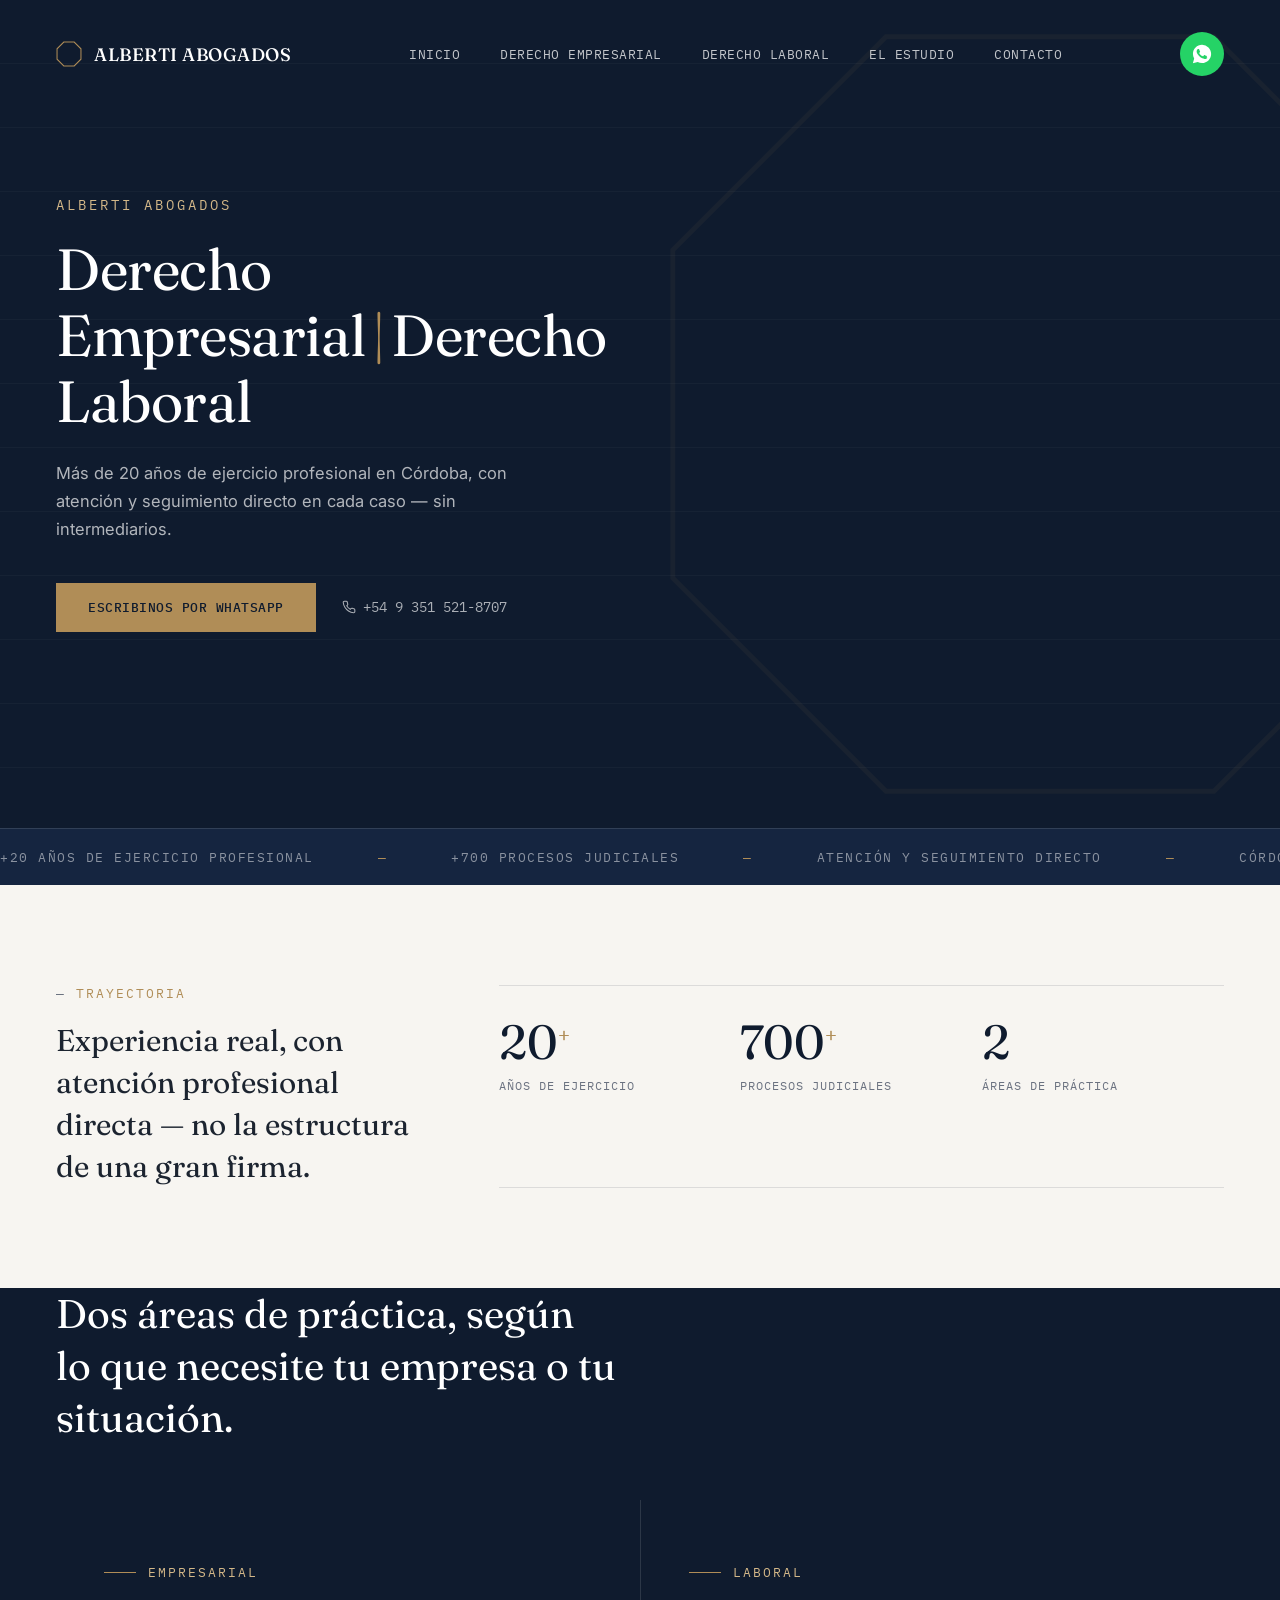
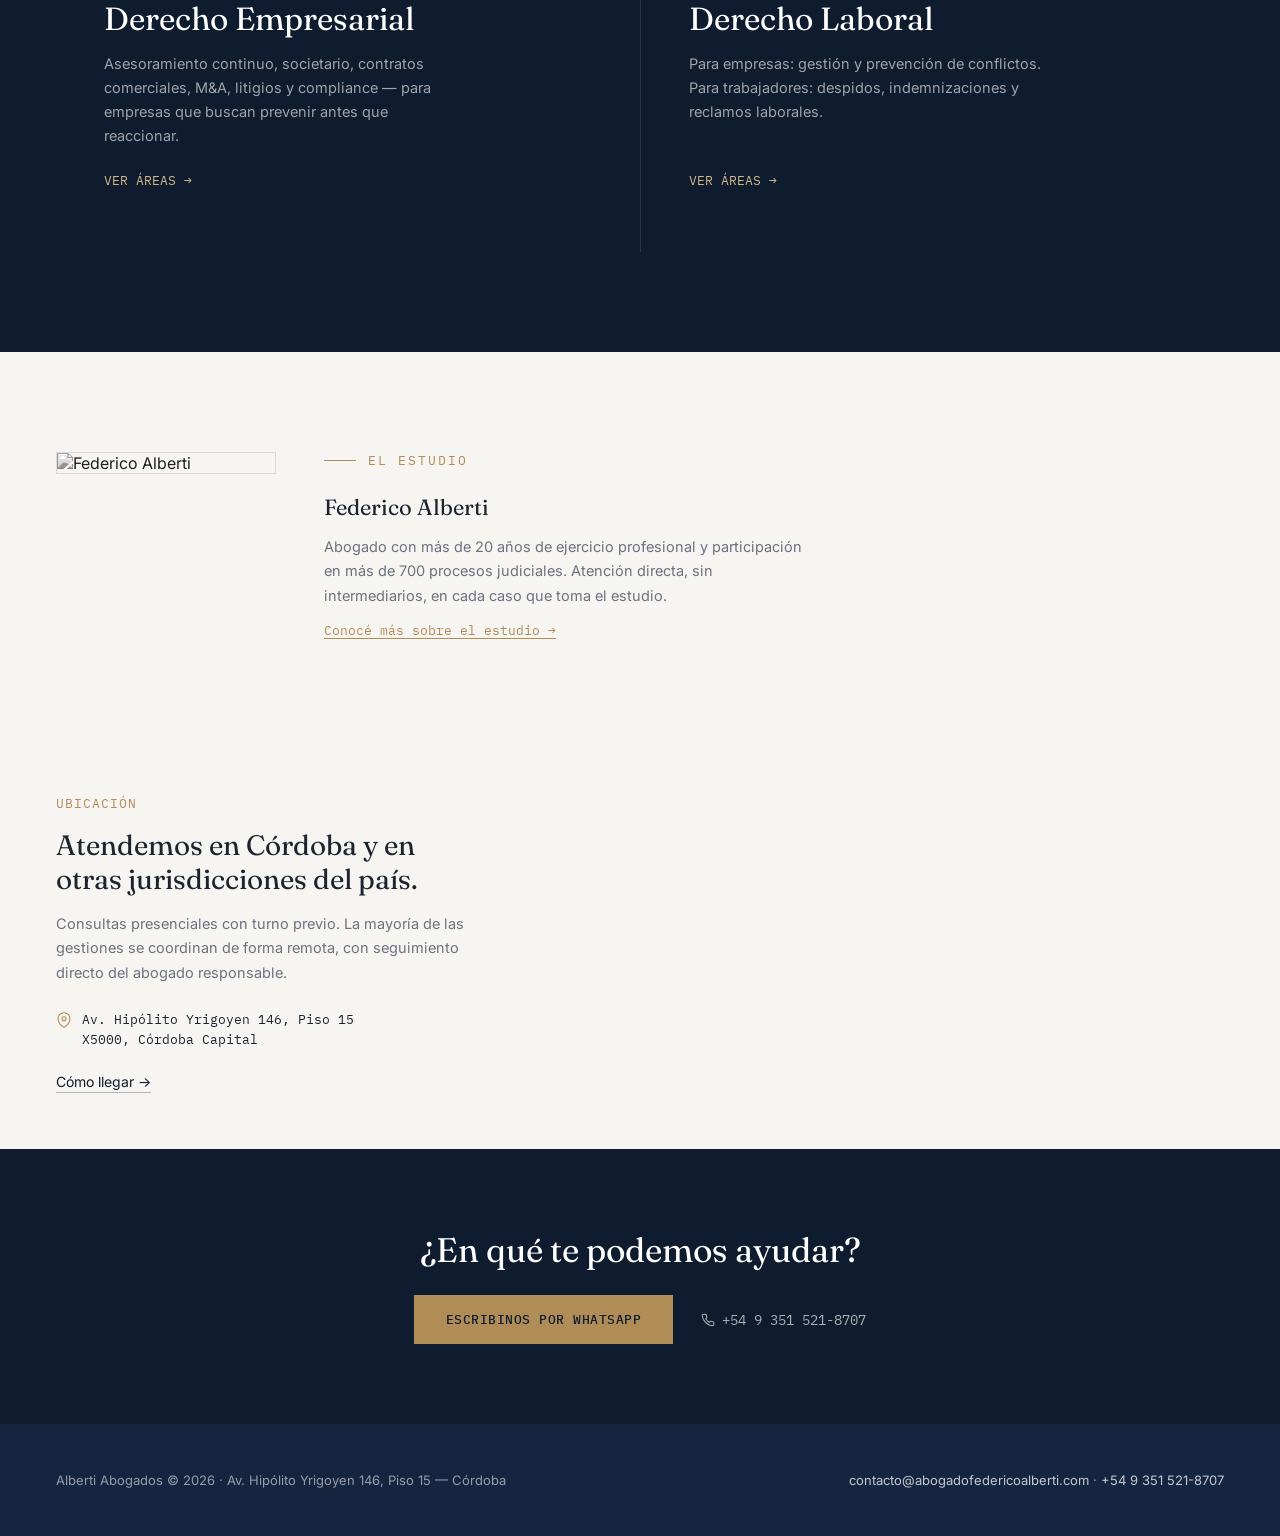
==== index.html @ 858cb28e "Add files via upload" ====
<!DOCTYPE html>
<html lang="es">
<head>
<meta charset="UTF-8">
<meta name="viewport" content="width=device-width, initial-scale=1.0">
<title>Alberti Abogados — Derecho Empresarial y Laboral en Córdoba</title>
<link rel="preconnect" href="https://fonts.googleapis.com">
<link rel="preconnect" href="https://fonts.gstatic.com" crossorigin>
<link href="https://fonts.googleapis.com/css2?family=Fraunces:opsz,wght@9..144,300;9..144,400;9..144,500;9..144,600&family=Inter:wght@400;500;600&family=IBM+Plex+Mono:wght@400;500&display=swap" rel="stylesheet">
<link rel="stylesheet" href="styles.css">
<style>
  .hero{
    position:relative; min-height:92vh; background:var(--navy);
    display:flex; flex-direction:column; justify-content:center; overflow:hidden; padding:0 56px;
  }
  .hero-lines{position:absolute; inset:0; pointer-events:none;
    background-image:repeating-linear-gradient(to bottom, transparent, transparent 63px, var(--line) 64px); opacity:0.5;}
  .hero-octagon{position:absolute; right:-180px; top:50%; transform:translateY(-50%); width:820px; height:820px; opacity:0.06;}
  .hero-content{position:relative; z-index:2; max-width:720px;}
  .hero-brand{font-family:'IBM Plex Mono',monospace; font-size:14px; letter-spacing:3px; color:var(--brass-light); margin-bottom:22px;}
  .hero h1{color:#fff; font-size:clamp(36px,4.6vw,58px); font-weight:400; line-height:1.14; letter-spacing:-0.5px;}
  .hero h1 .sep{color:var(--brass); font-weight:300; margin:0 6px;}
  .hero p{color:rgba(255,255,255,0.68); font-size:16.5px; line-height:1.7; margin-top:24px; max-width:480px;}
  .hero-actions{margin-top:40px; display:flex; align-items:center; gap:26px; flex-wrap:wrap;}

  .strip{background:var(--navy-2); border-top:1px solid var(--line); padding:20px 0; overflow:hidden; position:relative; z-index:2;}
  .strip-track{display:flex; gap:64px; white-space:nowrap; animation:marquee 28s linear infinite; width:max-content;}
  .strip-track span{font-family:'IBM Plex Mono',monospace; font-size:12.5px; letter-spacing:1.5px; color:rgba(255,255,255,0.5); text-transform:uppercase; display:flex; align-items:center; gap:64px;}
  .strip-track span::after{content:'—'; color:var(--brass);}
  @keyframes marquee{from{transform:translateX(0);} to{transform:translateX(-50%);}}

  .numbers{background:var(--paper); padding:100px 56px; display:grid; grid-template-columns:1fr 2fr; gap:80px;}
  .numbers-label{font-family:'IBM Plex Mono',monospace; font-size:13px; letter-spacing:2px; text-transform:uppercase; color:var(--grey);}
  .numbers-label span{color:var(--brass);}
  .numbers-title{font-family:'Fraunces',serif; font-size:clamp(22px,2.4vw,30px); font-weight:400; line-height:1.4; color:var(--ink); margin-top:18px; max-width:400px;}
  .stat-grid{display:grid; grid-template-columns:repeat(3,1fr); border-top:1px solid var(--line-dark);}
  .stat{padding:32px 24px 0 0; border-bottom:1px solid var(--line-dark);}
  .stat-num{font-family:'Fraunces',serif; font-size:48px; font-weight:400; color:var(--navy); line-height:1;}
  .stat-num sup{font-size:20px; color:var(--brass); font-family:'IBM Plex Mono',monospace; top:-1.4em;}
  .stat-label{font-family:'IBM Plex Mono',monospace; font-size:11.5px; letter-spacing:1px; text-transform:uppercase; color:var(--grey); margin-top:12px; padding-bottom:32px;}

  @media (max-width:860px){
    .hero{padding:0 24px; min-height:88vh;}
    .numbers{grid-template-columns:1fr; padding:64px 24px; gap:36px;}
    .stat-grid{grid-template-columns:1fr;}
    .stat{padding-right:0;}
  }
</style>
</head>
<body>

<nav>
  <a href="index.html" class="brand">
    <svg viewBox="0 0 100 100" fill="none" xmlns="http://www.w3.org/2000/svg">
      <polygon points="30,4 70,4 96,30 96,70 70,96 30,96 4,70 4,30" stroke="#B08D57" stroke-width="4"/>
    </svg>
    ALBERTI ABOGADOS
  </a>
  <div class="nav-links">
    <a href="index.html">Inicio</a>
    <a href="derecho-empresarial.html">Derecho Empresarial</a>
    <a href="derecho-laboral.html">Derecho Laboral</a>
    <a href="el-estudio.html">El Estudio</a>
    <a href="index.html#contacto">Contacto</a>
  </div>
  <div class="nav-overlay"></div>
  <button class="nav-toggle" aria-label="Abrir menú" aria-expanded="false">
    <span></span><span></span><span></span>
  </button>
  <a href="https://wa.me/5493515218707" class="nav-cta-icon" aria-label="Escribinos por WhatsApp">
    <svg viewBox="0 0 24 24"><path d="M12.04 2C6.58 2 2.13 6.45 2.13 11.91c0 1.75.46 3.45 1.32 4.95L2.05 22l5.25-1.38a9.9 9.9 0 0 0 4.74 1.21h.01c5.46 0 9.91-4.45 9.91-9.91 0-2.65-1.03-5.14-2.9-7.01A9.87 9.87 0 0 0 12.04 2zm5.78 14.02c-.24.68-1.19 1.25-1.95 1.41-.53.11-1.21.2-3.52-.75-2.95-1.22-4.85-4.19-5-4.39-.15-.2-1.19-1.58-1.19-3.02 0-1.44.75-2.14 1.02-2.43.24-.26.53-.33.7-.33.18 0 .35 0 .5.01.16.01.38-.06.59.45.24.58.81 2 .88 2.14.07.15.11.32.02.51-.09.19-.14.31-.28.48-.14.17-.29.37-.42.5-.14.14-.28.29-.13.56.16.28.7 1.16 1.5 1.88 1.04.93 1.91 1.22 2.19 1.36.28.14.44.12.6-.07.16-.19.68-.79.86-1.06.19-.28.37-.23.62-.14.26.09 1.63.77 1.91.91.28.14.47.21.53.33.07.12.07.7-.17 1.37z"/></svg>
  </a>
</nav>

<section class="hero">
  <div class="hero-lines"></div>
  <svg class="hero-octagon" viewBox="0 0 100 100" fill="none" xmlns="http://www.w3.org/2000/svg">
    <polygon points="30,4 70,4 96,30 96,70 70,96 30,96 4,70 4,30" stroke="#B08D57" stroke-width="0.6"/>
  </svg>
  <div class="hero-content">
    <div class="hero-brand">ALBERTI ABOGADOS</div>
    <h1 class="serif">Derecho Empresarial<span class="sep">|</span>Derecho Laboral</h1>
    <p>Más de 20 años de ejercicio profesional en Córdoba, con atención y seguimiento directo en cada caso — sin intermediarios.</p>
    <div class="hero-actions">
      <a href="https://wa.me/5493515218707" class="btn-primary">Escribinos por WhatsApp</a>
      <a href="tel:+5493515218707" class="link-call">
        <svg viewBox="0 0 24 24" fill="none" stroke="currentColor" stroke-width="1.8"><path d="M22 16.92v3a2 2 0 0 1-2.18 2 19.79 19.79 0 0 1-8.63-3.07 19.5 19.5 0 0 1-6-6 19.79 19.79 0 0 1-3.07-8.67A2 2 0 0 1 4.11 2h3a2 2 0 0 1 2 1.72c.127.96.361 1.903.7 2.81a2 2 0 0 1-.45 2.11L8.09 9.91a16 16 0 0 0 6 6l1.27-1.27a2 2 0 0 1 2.11-.45c.907.339 1.85.573 2.81.7A2 2 0 0 1 22 16.92z"/></svg>
        +54 9 351 521-8707
      </a>
    </div>
  </div>
</section>

<div class="strip">
  <div class="strip-track">
    <span>+20 años de ejercicio profesional</span>
    <span>+700 procesos judiciales</span>
    <span>Atención y seguimiento directo</span>
    <span>Córdoba y otras jurisdicciones</span>
    <span>+20 años de ejercicio profesional</span>
    <span>+700 procesos judiciales</span>
    <span>Atención y seguimiento directo</span>
    <span>Córdoba y otras jurisdicciones</span>
  </div>
</div>

<section class="numbers">
  <div>
    <div class="numbers-label">— <span>Trayectoria</span></div>
    <div class="numbers-title">Experiencia real, con atención profesional directa — no la estructura de una gran firma.</div>
  </div>
  <div class="stat-grid">
    <div class="stat"><div class="stat-num serif">20<sup>+</sup></div><div class="stat-label">Años de ejercicio</div></div>
    <div class="stat"><div class="stat-num serif">700<sup>+</sup></div><div class="stat-label">Procesos judiciales</div></div>
    <div class="stat"><div class="stat-num serif">2</div><div class="stat-label">Áreas de práctica</div></div>
  </div>
</section>

<section class="section section-navy" style="padding-top:0;">
  <div class="section-head">
    <div class="section-title serif" style="color:#fff;">Dos áreas de práctica, según lo que necesite tu empresa o tu situación.</div>
  </div>
  <div class="big-areas">
    <a href="derecho-empresarial.html" class="big-area-card">
      <div>
        <div class="eyebrow">Empresarial</div>
        <h3 class="serif">Derecho Empresarial</h3>
        <p>Asesoramiento continuo, societario, contratos comerciales, M&amp;A, litigios y compliance — para empresas que buscan prevenir antes que reaccionar.</p>
      </div>
      <div class="go">Ver áreas →</div>
    </a>
    <a href="derecho-laboral.html" class="big-area-card">
      <div>
        <div class="eyebrow">Laboral</div>
        <h3 class="serif">Derecho Laboral</h3>
        <p>Para empresas: gestión y prevención de conflictos. Para trabajadores: despidos, indemnizaciones y reclamos laborales.</p>
      </div>
      <div class="go">Ver áreas →</div>
    </a>
  </div>
</section>

<section class="section section-light">
  <div class="profile">
    <img src="federico.jpg" alt="Federico Alberti">
    <div>
      <div class="eyebrow on-light">El Estudio</div>
      <h3 class="serif">Federico Alberti</h3>
      <p>Abogado con más de 20 años de ejercicio profesional y participación en más de 700 procesos judiciales. Atención directa, sin intermediarios, en cada caso que toma el estudio.</p>
      <a href="el-estudio.html">Conocé más sobre el estudio →</a>
    </div>
  </div>
</section>

<section class="location-section">
  <div class="location-copy">
    <div class="sec-eyebrow">UBICACIÓN</div>
    <h2 class="serif">Atendemos en Córdoba y en otras jurisdicciones del país.</h2>
    <p>Consultas presenciales con turno previo. La mayoría de las gestiones se coordinan de forma remota, con seguimiento directo del abogado responsable.</p>
    <div class="address-line">
      <svg viewBox="0 0 24 24" fill="none" stroke="currentColor" stroke-width="1.6"><path d="M21 10c0 7-9 13-9 13s-9-6-9-13a9 9 0 0 1 18 0z"/><circle cx="12" cy="10" r="3"/></svg>
      Av. Hipólito Yrigoyen 146, Piso 15<br>X5000, Córdoba Capital
    </div>
    <a href="https://maps.app.goo.gl/EgUKkdiD1y483kN4A" target="_blank" class="link-ghost on-light">Cómo llegar →</a>
  </div>
  <iframe class="location-map" loading="lazy"
    src="https://www.google.com/maps?q=Av.+Hip%C3%B3lito+Yrigoyen+146,+C%C3%B3rdoba,+Argentina&output=embed">
  </iframe>
</section>

<section class="cta-band" id="contacto">
  <h2 class="serif">¿En qué te podemos ayudar?</h2>
  <div class="cta-row">
    <a href="https://wa.me/5493515218707" class="btn-primary">Escribinos por WhatsApp</a>
    <a href="tel:+5493515218707" class="link-call">
      <svg viewBox="0 0 24 24" fill="none" stroke="currentColor" stroke-width="1.8"><path d="M22 16.92v3a2 2 0 0 1-2.18 2 19.79 19.79 0 0 1-8.63-3.07 19.5 19.5 0 0 1-6-6 19.79 19.79 0 0 1-3.07-8.67A2 2 0 0 1 4.11 2h3a2 2 0 0 1 2 1.72c.127.96.361 1.903.7 2.81a2 2 0 0 1-.45 2.11L8.09 9.91a16 16 0 0 0 6 6l1.27-1.27a2 2 0 0 1 2.11-.45c.907.339 1.85.573 2.81.7A2 2 0 0 1 22 16.92z"/></svg>
      +54 9 351 521-8707
    </a>
  </div>
</section>

<footer>
  <div class="footer-row">
    <div>Alberti Abogados © 2026 · Av. Hipólito Yrigoyen 146, Piso 15 — Córdoba</div>
    <div><a href="mailto:contacto@abogadofedericoalberti.com">contacto@abogadofedericoalberti.com</a> · <a href="tel:+5493515218707">+54 9 351 521-8707</a></div>
  </div>
</footer>

<script src="nav.js" defer></script>
</body>
</html>
---- styles.css ----
:root{
  --navy:#0F1B2E;
  --navy-2:#152540;
  --ink:#1C2430;
  --paper:#F7F5F1;
  --paper-2:#EFEBE3;
  --brass:#B08D57;
  --brass-light:#D3B788;
  --grey:#6B7280;
  --line:rgba(255,255,255,0.12);
  --line-dark:rgba(28,36,48,0.12);
}
*{margin:0;padding:0;box-sizing:border-box;}
html{scroll-behavior:smooth;}
body{
  font-family:'Inter',sans-serif;
  color:var(--ink);
  background:var(--paper);
  -webkit-font-smoothing:antialiased;
}
.serif{font-family:'Fraunces',serif;}
.mono{font-family:'IBM Plex Mono',monospace;}
a{color:inherit;}

/* NAV */
nav{
  position:fixed; top:0; left:0; right:0; z-index:50;
  display:flex; align-items:center; justify-content:space-between;
  padding:32px 56px; background:transparent; border-bottom:1px solid transparent;
  transition:background .25s ease, border-color .25s ease, padding .25s ease, box-shadow .25s ease;
}
nav.nav-scrolled{
  padding:18px 56px; background:rgba(15,27,46,0.94); backdrop-filter:blur(10px);
  border-bottom-color:var(--line); box-shadow:0 4px 20px rgba(0,0,0,0.2);
}
nav.on-light{position:sticky; background:var(--paper); border-bottom:1px solid var(--line-dark);}
nav.on-light .brand{color:var(--navy);}
nav.on-light .nav-links a{color:var(--grey);}
nav.on-light .nav-links a:hover{color:var(--navy);}
nav.on-light .nav-cta{color:var(--navy); border-color:var(--navy-2);}
nav.on-light .nav-cta:hover{background:var(--navy); color:#fff; border-color:var(--navy);}
.brand{
  display:flex; align-items:center; gap:12px;
  color:#fff; font-family:'Fraunces',serif; font-weight:500; font-size:18px;
  letter-spacing:0.5px; text-decoration:none;
}
.brand svg{width:26px;height:26px;}
.nav-links{display:flex; gap:40px; align-items:center;}
.nav-links a{
  color:rgba(255,255,255,0.75); text-decoration:none; font-size:13px;
  letter-spacing:0.5px; text-transform:uppercase; font-family:'IBM Plex Mono',monospace;
  transition:color .2s;
}
.nav-links a:hover{color:#fff;}
.nav-cta{
  border:1px solid rgba(255,255,255,0.35); color:#fff; padding:10px 20px;
  font-size:12px; letter-spacing:0.5px; text-transform:uppercase; font-family:'IBM Plex Mono',monospace;
  text-decoration:none; transition:all .25s;
}
.nav-cta:hover{background:#fff; color:var(--navy); border-color:#fff;}

.nav-cta-icon{
  display:flex; align-items:center; justify-content:center;
  width:44px; height:44px; border-radius:50%; background:#25D366;
  transition:transform .2s ease, box-shadow .2s ease; flex-shrink:0;
}
.nav-cta-icon:hover{transform:scale(1.06); box-shadow:0 4px 14px rgba(37,211,102,0.4);}
.nav-cta-icon svg{width:22px; height:22px; fill:#fff;}

/* FLOATING WHATSAPP BUTTON (stays visible while scrolling) */
.whatsapp-float{
  position:fixed; bottom:24px; right:24px; z-index:60;
  display:flex; align-items:center; justify-content:center;
  width:56px; height:56px; border-radius:50%; background:#25D366;
  box-shadow:0 4px 16px rgba(0,0,0,0.25);
  transition:transform .2s ease, box-shadow .2s ease;
}
.whatsapp-float:hover{transform:scale(1.08); box-shadow:0 6px 20px rgba(37,211,102,0.45);}
.whatsapp-float svg{width:28px; height:28px; fill:#fff;}
@media (max-width:640px){
  .whatsapp-float{width:52px; height:52px; bottom:18px; right:18px;}
  .whatsapp-float svg{width:26px; height:26px;}
}

/* MOBILE NAV TOGGLE (hamburger) */
.nav-toggle{
  display:none; flex-direction:column; justify-content:center; gap:5px;
  background:none; border:none; cursor:pointer; padding:8px; z-index:30; position:relative;
}
.nav-toggle span{display:block; width:24px; height:2px; background:#fff; transition:transform .25s ease, opacity .2s ease;}
nav.on-light .nav-toggle span{background:var(--navy);}
nav.nav-open .nav-toggle span:nth-child(1){transform:translateY(7px) rotate(45deg);}
nav.nav-open .nav-toggle span:nth-child(2){opacity:0;}
nav.nav-open .nav-toggle span:nth-child(3){transform:translateY(-7px) rotate(-45deg);}

.nav-overlay{display:none;}

@media (max-width:860px){
  .nav-toggle{display:flex;}
  .nav-links{
    display:flex; flex-direction:column; align-items:flex-start; gap:30px;
    position:fixed; top:0; right:0; height:100vh; width:76%; max-width:320px;
    background:var(--navy); padding:110px 36px 40px; margin:0;
    transform:translateX(100%); transition:transform .3s ease; z-index:25;
    box-shadow:-8px 0 40px rgba(0,0,0,0.35);
  }
  nav.nav-open .nav-links{transform:translateX(0);}
  .nav-links a{font-size:14.5px;}
  .nav-overlay{
    display:block; position:fixed; inset:0; background:rgba(10,15,25,0.55);
    opacity:0; pointer-events:none; transition:opacity .3s ease; z-index:20;
  }
  nav.nav-open .nav-overlay{opacity:1; pointer-events:auto;}
  nav.nav-open{position:fixed; top:0; left:0; right:0; background:var(--navy);}
}
.page-header{
  position:relative; background:var(--navy); color:#fff;
  padding:220px 56px 100px; overflow:hidden;
}
.page-header-lines{
  position:absolute; inset:0; pointer-events:none;
  background-image:repeating-linear-gradient(to bottom, transparent, transparent 63px, var(--line) 64px);
  opacity:0.5;
}
.page-header-octagon{
  position:absolute; right:-160px; top:50%; transform:translateY(-50%);
  width:700px; height:700px; opacity:0.06;
}
.page-header-content{position:relative; z-index:2; max-width:760px;}
.eyebrow{
  color:var(--brass-light); font-family:'IBM Plex Mono',monospace;
  font-size:13px; letter-spacing:2px; text-transform:uppercase;
  display:flex; align-items:center; gap:12px; margin-bottom:24px;
}
.eyebrow::before{content:''; width:32px; height:1px; background:var(--brass);}
.eyebrow.on-light{color:var(--brass);}
.page-header h1{font-size:clamp(34px,4.4vw,54px); font-weight:400; line-height:1.15; letter-spacing:-0.5px;}
.page-header h1 em{font-style:italic; color:var(--brass-light); font-weight:300;}
.page-header p{color:rgba(255,255,255,0.68); font-size:16.5px; line-height:1.7; margin-top:22px; max-width:520px;}

.btn-primary{
  display:inline-block; background:var(--brass); color:var(--navy); padding:16px 32px;
  font-family:'IBM Plex Mono',monospace; font-size:13px; letter-spacing:0.5px;
  text-transform:uppercase; text-decoration:none; font-weight:500;
  transition:all .25s; border:none; cursor:pointer;
}
.btn-primary:hover{background:var(--brass-light); transform:translateY(-1px);}
.link-ghost{
  color:rgba(255,255,255,0.85); text-decoration:none; font-size:14px;
  display:inline-flex; align-items:center; gap:8px; border-bottom:1px solid rgba(255,255,255,0.3);
  padding-bottom:2px; transition:border-color .2s;
}
.link-ghost:hover{border-color:#fff;}
.link-ghost.on-light{color:var(--navy); border-color:rgba(28,36,48,0.3);}
.link-ghost.on-light:hover{border-color:var(--navy);}

.link-call{
  color:rgba(255,255,255,0.65); text-decoration:none; font-size:13.5px;
  display:inline-flex; align-items:center; gap:7px; font-family:'IBM Plex Mono',monospace;
  transition:color .2s;
}
.link-call:hover{color:#fff;}
.link-call.on-light{color:var(--grey);}
.link-call.on-light:hover{color:var(--navy);}
.link-call svg{width:14px; height:14px; flex-shrink:0;}
.cta-row{display:flex; align-items:center; gap:28px; flex-wrap:wrap;}

/* LOCATION / MAP SECTION */
.location-section{display:grid; grid-template-columns:1fr 1fr; min-height:380px;}
.location-copy{padding:56px 56px; display:flex; flex-direction:column; justify-content:center; background:var(--paper);}
.location-copy .sec-eyebrow{margin-bottom:16px;}
.location-copy h2{font-family:'Fraunces',serif; font-weight:400; font-size:clamp(22px,2.6vw,28px); margin-bottom:16px; max-width:420px;}
.location-copy p{color:var(--grey); font-size:14.5px; line-height:1.7; max-width:420px; margin-bottom:6px;}
.location-copy .address-line{
  font-family:'IBM Plex Mono',monospace; font-size:13px; color:var(--ink); margin-top:18px;
  display:flex; align-items:flex-start; gap:10px; max-width:380px; line-height:1.6;
}
.location-copy .address-line svg{width:16px; height:16px; flex-shrink:0; margin-top:2px; color:var(--brass);}
.location-copy .link-ghost{margin-top:22px; align-self:flex-start;}
.location-map{border:0; width:100%; height:100%; min-height:340px; filter:grayscale(0.3) contrast(1.05);}

@media (max-width:860px){
  .location-section{grid-template-columns:1fr;}
  .location-copy{padding:48px 24px;}
  .location-map{min-height:280px;}
}

/* FAQ */
.faq-list{border-top:1px solid var(--line-dark); max-width:760px;}
.faq-item{border-bottom:1px solid var(--line-dark);}
.faq-item summary{
  padding:24px 0; cursor:pointer; list-style:none; display:flex; justify-content:space-between;
  align-items:center; gap:20px; font-family:'Fraunces',serif; font-size:17px; color:var(--ink);
}
.faq-item summary::-webkit-details-marker{display:none;}
.faq-item summary::after{
  content:'+'; font-family:'IBM Plex Mono',monospace; font-size:20px; color:var(--brass);
  flex-shrink:0; transition:transform .2s;
}
.faq-item[open] summary::after{transform:rotate(45deg);}
.faq-item p{color:var(--grey); font-size:14.5px; line-height:1.7; padding-bottom:24px; max-width:620px;}

/* PROBLEM LIST (pain points) */
.problem-list{display:flex; flex-direction:column; gap:0; max-width:640px; border-top:1px solid var(--line-dark);}
.problem-item{display:flex; align-items:flex-start; gap:14px; padding:18px 0; border-bottom:1px solid var(--line-dark);}
.problem-item .dot{width:6px; height:6px; border-radius:50%; background:var(--brass); margin-top:8px; flex-shrink:0;}
.problem-item p{font-size:15px; color:var(--ink); line-height:1.5;}

/* BIG AREA CARDS (Home — Derecho Empresarial / Derecho Laboral) */
.big-areas{display:grid; grid-template-columns:1fr 1fr; gap:1px; background:var(--line);}
.big-area-card{background:var(--navy); padding:64px 48px; text-decoration:none; display:block; transition:background .25s; min-height:320px; display:flex; flex-direction:column; justify-content:space-between;}
.big-area-card:hover{background:var(--navy-2);}
.big-area-card .eyebrow{margin-bottom:0;}
.big-area-card h3{font-family:'Fraunces',serif; font-weight:400; font-size:clamp(24px,2.6vw,32px); color:#fff; margin:18px 0 14px;}
.big-area-card p{color:rgba(255,255,255,0.6); font-size:14.5px; line-height:1.65; max-width:360px;}
.big-area-card .go{margin-top:24px; font-family:'IBM Plex Mono',monospace; font-size:12.5px; color:var(--brass-light); text-transform:uppercase;}
@media (max-width:860px){ .big-areas{grid-template-columns:1fr;} .big-area-card{padding:48px 24px;} }

/* MINIMAL LANDING NAV + STICKY WHATSAPP CTA */
.landing-nav{
  position:absolute; top:0; left:0; right:0; z-index:10;
  display:flex; align-items:center; justify-content:space-between; padding:28px 40px;
}
.landing-sticky-cta{
  position:fixed; bottom:0; left:0; right:0; z-index:50; background:var(--navy);
  padding:16px 24px; display:flex; align-items:center; justify-content:center; gap:16px;
  border-top:2px solid var(--brass);
}
.landing-sticky-cta .btn-primary{padding:14px 28px; font-size:12.5px;}
.landing-sticky-cta span{color:rgba(255,255,255,0.6); font-size:12px; font-family:'IBM Plex Mono',monospace; display:none;}
@media (min-width:640px){ .landing-sticky-cta span{display:inline;} }
body.has-sticky{padding-bottom:78px;}

/* SECTIONS shared */
.section{padding:100px 56px;}
.section-light{background:var(--paper);}
.section-navy{background:var(--navy); color:#fff;}
.section-head{display:flex; justify-content:space-between; align-items:flex-end; margin-bottom:56px; flex-wrap:wrap; gap:24px;}
.section-title{font-family:'Fraunces',serif; font-size:clamp(28px,3.2vw,40px); font-weight:400; max-width:560px; line-height:1.3;}

/* SERVICE GRID */
.service-grid{display:grid; grid-template-columns:repeat(3,1fr); border-top:1px solid var(--line-dark); border-left:1px solid var(--line-dark);}
.service-grid.on-navy{border-top:1px solid var(--line); border-left:1px solid var(--line);}
.service-item{padding:36px 32px; border-right:1px solid var(--line-dark); border-bottom:1px solid var(--line-dark);}
.service-item.on-navy{border-right:1px solid var(--line); border-bottom:1px solid var(--line);}
.service-tag{
  font-family:'IBM Plex Mono',monospace; font-size:11px; letter-spacing:1.5px;
  color:var(--brass); text-transform:uppercase; margin-bottom:16px; display:block;
}
.service-tag.on-navy{color:var(--brass-light);}
.service-item h3{font-family:'Fraunces',serif; font-weight:400; font-size:19px; margin-bottom:10px; line-height:1.35;}
.service-item p{color:var(--grey); font-size:14px; line-height:1.6;}
.service-item.on-navy p{color:rgba(255,255,255,0.6);}

/* QUOTE / TESTIMONIAL */
.quote-block{max-width:720px;}
.quote-block blockquote{
  font-family:'Fraunces',serif; font-style:italic; font-size:clamp(20px,2.2vw,26px);
  font-weight:400; line-height:1.55; color:var(--navy);
}
.quote-attr{margin-top:20px; font-family:'IBM Plex Mono',monospace; font-size:12.5px; letter-spacing:0.5px; color:var(--grey); text-transform:uppercase;}
.quote-attr span{color:var(--brass);}

/* PROFILE */
.profile{display:grid; grid-template-columns:220px 1fr; gap:48px; align-items:start; max-width:760px;}
.profile img{width:100%; filter:grayscale(1) contrast(1.05); border:1px solid var(--line-dark);}
.profile h3{font-family:'Fraunces',serif; font-size:22px; font-weight:400; margin-bottom:14px;}
.profile p{color:var(--grey); font-size:14.5px; line-height:1.7; margin-bottom:10px;}
.profile a{color:var(--brass); font-family:'IBM Plex Mono',monospace; font-size:12.5px; text-decoration:underline; text-underline-offset:3px;}

/* STEPS (process — legitimately sequential) */
.steps{counter-reset:step; max-width:640px;}
.step{display:grid; grid-template-columns:56px 1fr; gap:20px; padding:28px 0; border-bottom:1px solid var(--line-dark);}
.step:first-child{border-top:1px solid var(--line-dark);}
.step-num{
  counter-increment:step; font-family:'IBM Plex Mono',monospace; font-size:13px; color:var(--brass);
}
.step-num::before{content:"0" counter(step);}
.step h4{font-family:'Fraunces',serif; font-weight:400; font-size:18px; margin-bottom:6px;}
.step p{color:var(--grey); font-size:14px; line-height:1.6;}

/* CTA BAND */
.cta-band{
  background:var(--navy); color:#fff; padding:80px 56px; text-align:center;
  display:flex; flex-direction:column; align-items:center; gap:24px;
}
.cta-band h2{font-family:'Fraunces',serif; font-weight:400; font-size:clamp(24px,3vw,34px); max-width:600px;}

/* FOOTER */
footer{background:var(--navy-2); color:rgba(255,255,255,0.55); padding:48px 56px; font-size:13px;}
.footer-row{display:flex; justify-content:space-between; flex-wrap:wrap; gap:16px; align-items:center;}
footer a{color:rgba(255,255,255,0.75); text-decoration:none;}
footer a:hover{color:#fff;}

/* SERVICE MARQUEE (Empresarial) */
.marquee-wrap{overflow:hidden; border-top:1px solid var(--line-dark); border-bottom:1px solid var(--line-dark);}
.marquee-wrap.on-navy{border-top:1px solid var(--line); border-bottom:1px solid var(--line);}
.marquee-track{display:flex; width:max-content; animation:scroll 42s linear infinite;}
.marquee-wrap:hover .marquee-track{animation-play-state:paused;}
@keyframes scroll{from{transform:translateX(0);} to{transform:translateX(-50%);}}
.svc-card{width:340px; flex-shrink:0; padding:40px 36px; border-right:1px solid var(--line-dark);}
.svc-card.on-navy{border-right:1px solid var(--line);}
.svc-card h3{font-family:'Fraunces',serif; font-weight:400; font-size:19px; margin-bottom:12px; line-height:1.3;}
.svc-card p{color:var(--grey); font-size:14px; line-height:1.6;}
.svc-card.on-navy p{color:rgba(255,255,255,0.6);}
.svc-index{font-family:'IBM Plex Mono',monospace; font-size:12px; color:var(--brass); margin-bottom:16px; display:block;}
.marquee-hint{text-align:center; margin-top:18px; font-family:'IBM Plex Mono',monospace; font-size:11.5px; color:var(--grey); letter-spacing:0.5px;}
.marquee-hint.on-navy{color:rgba(255,255,255,0.4);}

/* SECTION EYEBROW numbered (Capitus-style) */
.sec-eyebrow{font-family:'IBM Plex Mono',monospace; font-size:13px; letter-spacing:1px; color:var(--brass); margin-bottom:20px;}
.sec-eyebrow.on-navy{color:var(--brass-light);}

/* CHOICE SPLIT (Para empresas / Para trabajadores — divided rectangle cards) */
.choice-split{display:grid; grid-template-columns:1fr 1fr; gap:1px; background:var(--line-dark); border:1px solid var(--line-dark);}
.choice-card{
  background:var(--paper); padding:56px 48px; text-decoration:none; color:inherit;
  display:flex; flex-direction:column; justify-content:space-between; min-height:300px;
  transition:background .25s;
}
.choice-card:hover{background:var(--paper-2);}
.choice-card:hover .choice-go{color:var(--navy);}
.choice-icon{width:38px; height:38px; color:var(--brass); margin-bottom:28px;}
.choice-eyebrow{
  font-family:'IBM Plex Mono',monospace; font-size:12px; letter-spacing:1.5px;
  text-transform:uppercase; color:var(--brass); margin-bottom:14px;
}
.choice-card h3{font-family:'Fraunces',serif; font-weight:400; font-size:clamp(22px,2.4vw,28px); color:var(--ink); line-height:1.25; margin-bottom:14px;}
.choice-card p{color:var(--grey); font-size:14.5px; line-height:1.65; max-width:320px;}
.choice-go{
  margin-top:32px; font-family:'IBM Plex Mono',monospace; font-size:12.5px; letter-spacing:0.5px;
  color:var(--brass); text-transform:uppercase; display:flex; align-items:center; gap:8px; transition:color .2s;
}
@media (max-width:860px){
  .choice-split{grid-template-columns:1fr;}
  .choice-card{padding:40px 24px; min-height:0;}
}

/* PLAIN LIST (Roitman-style, for Sociedades steps) */
.plain-list{border-top:1px solid var(--line-dark);}
.plain-row{display:flex; align-items:baseline; gap:20px; padding:30px 0; border-bottom:1px solid var(--line-dark);}
.step-prefix{font-family:'IBM Plex Mono',monospace; font-size:13px; color:var(--brass); min-width:26px;}
.plain-row h4{font-family:'Fraunces',serif; font-weight:400; font-size:19px; margin-bottom:8px;}
.plain-row p{color:var(--grey); font-size:14px; line-height:1.6; max-width:480px;}

@media (max-width:860px){
  nav{padding:24px 24px;}
  .page-header{padding:160px 24px 64px;}
  .section{padding:64px 24px;}
  .service-grid{grid-template-columns:1fr;}
  .profile{grid-template-columns:1fr;}
  .profile img{max-width:180px;}
  .svc-card{width:280px; padding:32px 24px;}
}
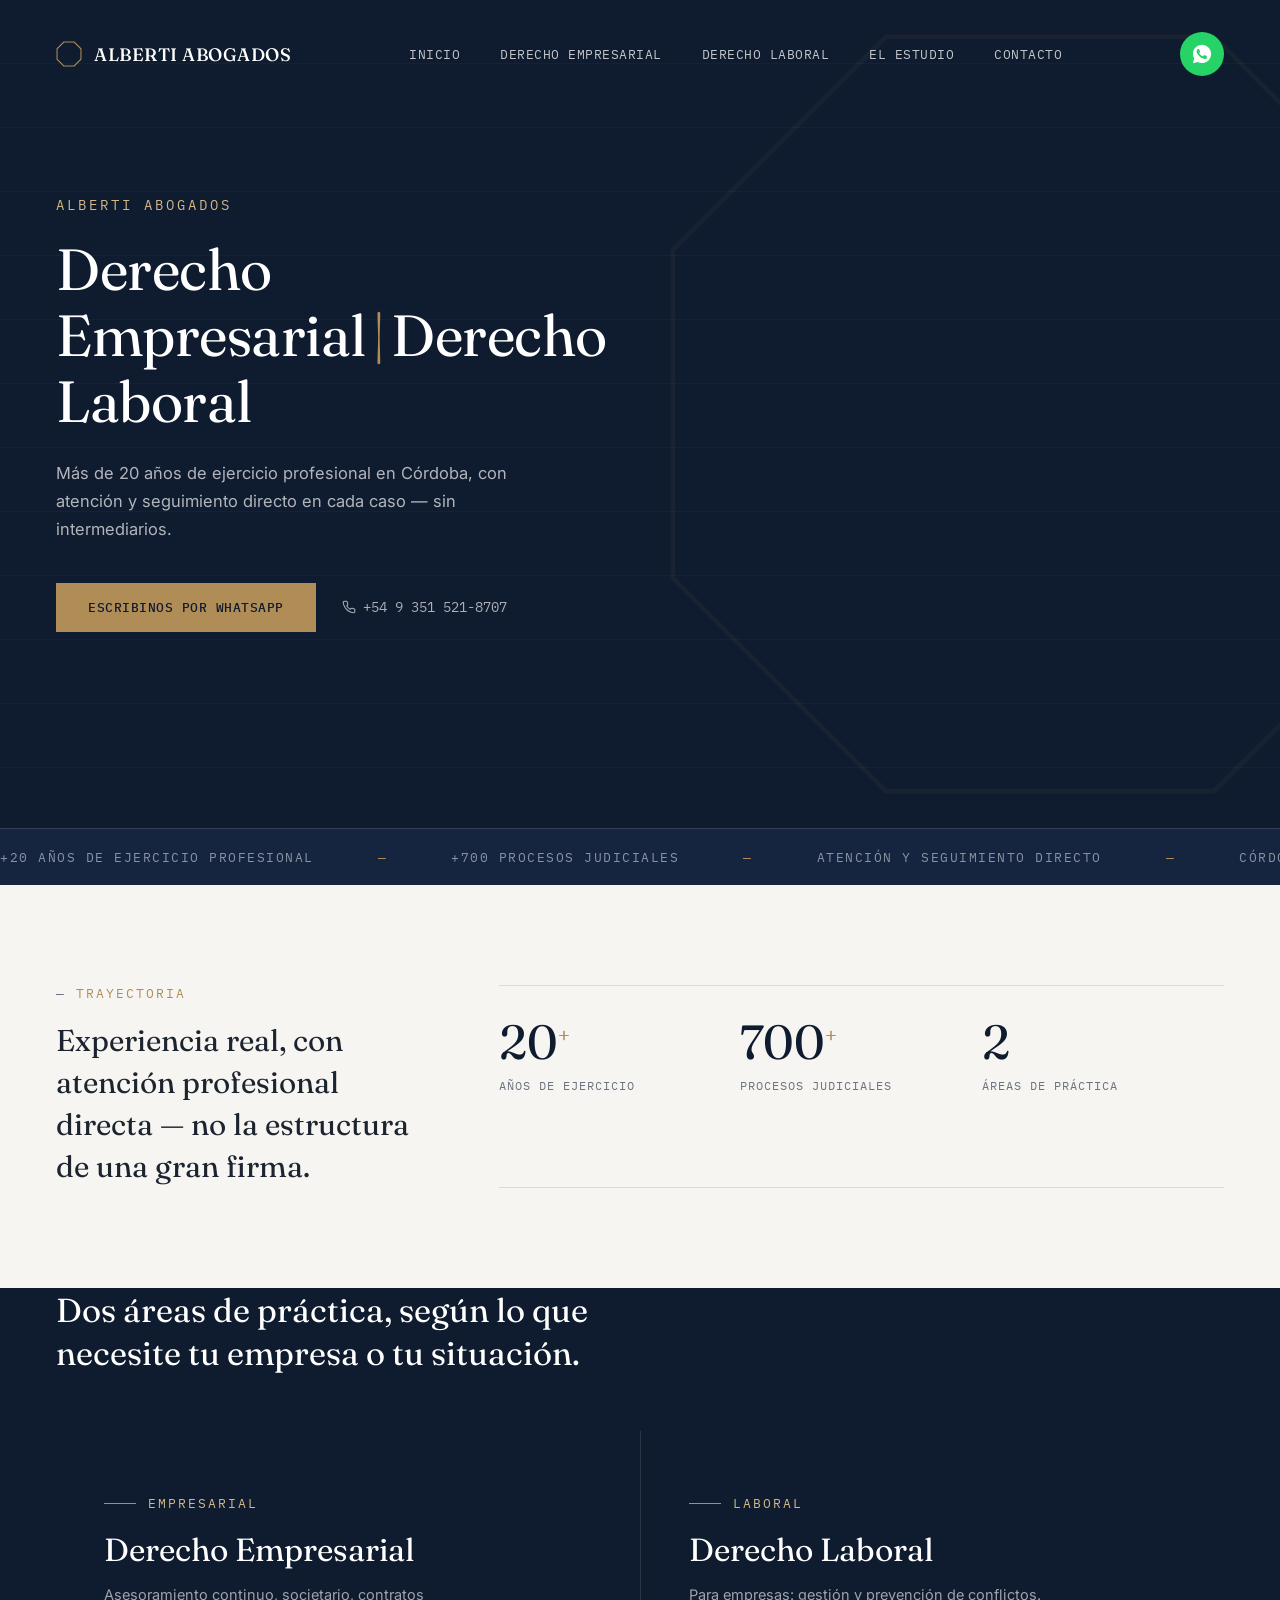
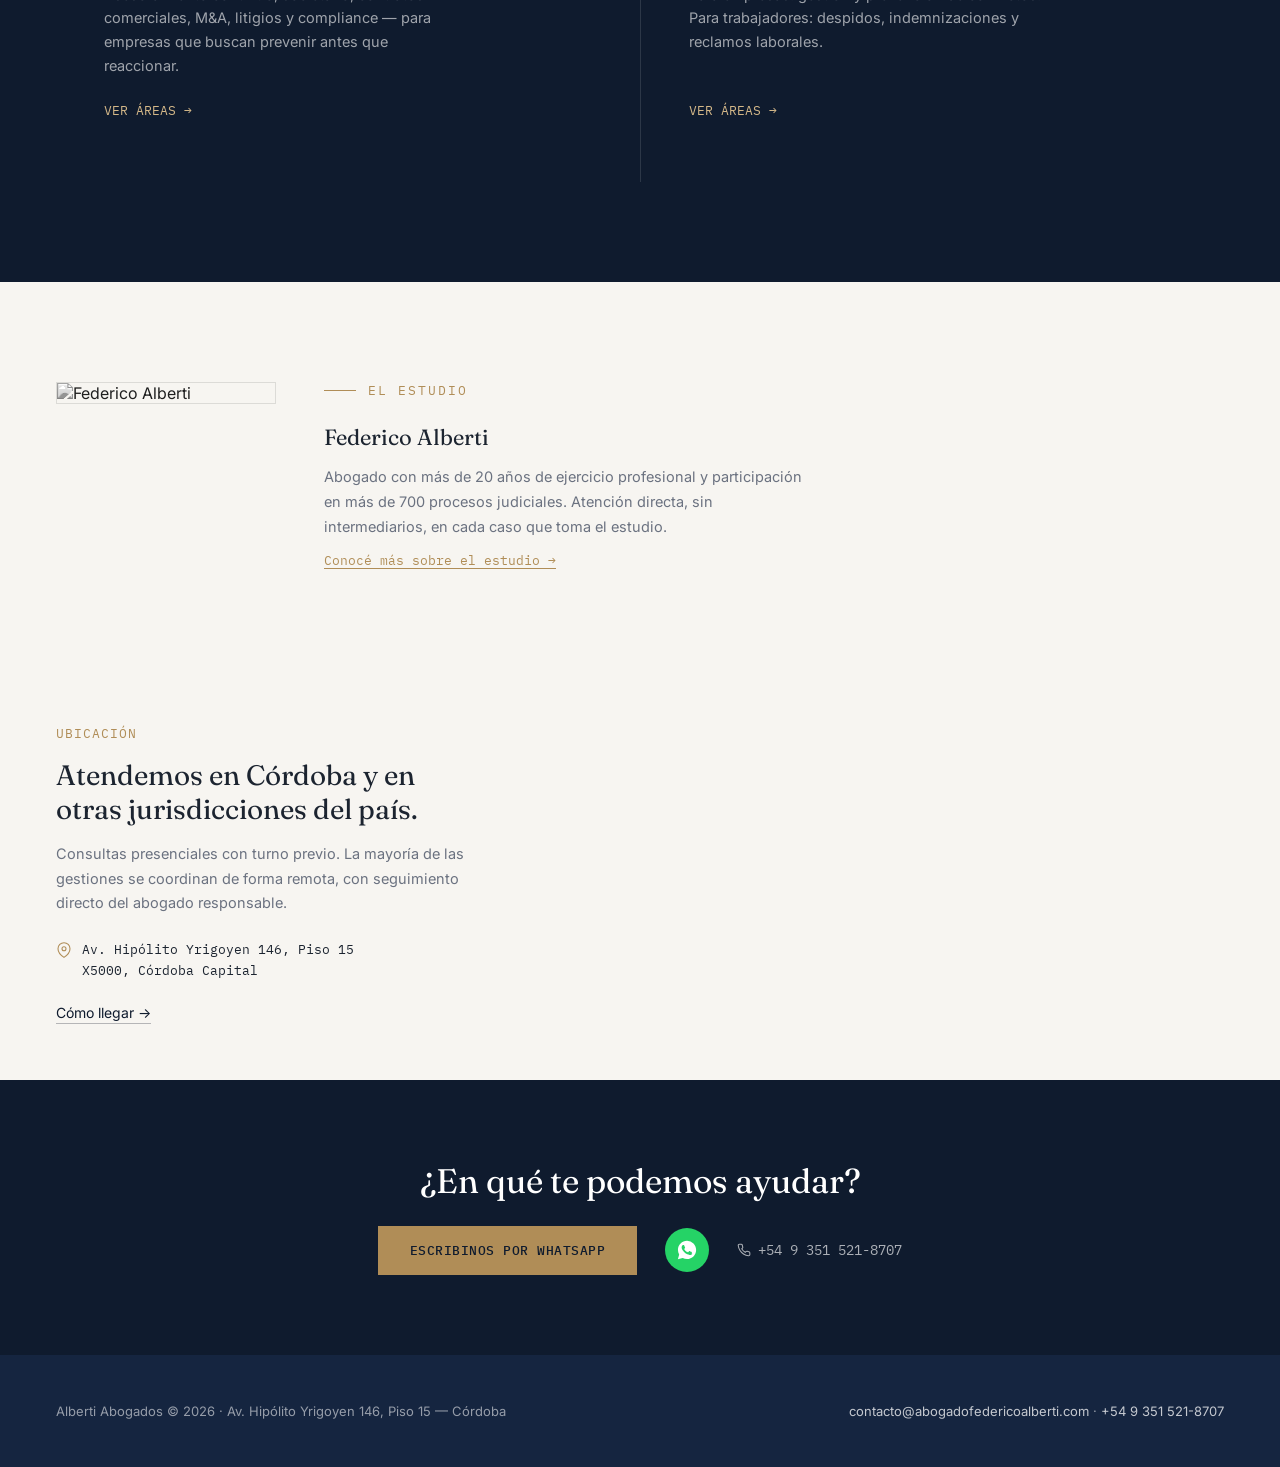
==== commit 62d4f01a: "Add files via upload" ====
--- a/index.html
+++ b/index.html
@@ -1,6 +1,9 @@
 <!DOCTYPE html>
 <html lang="es">
 <head>
+<link rel="icon" type="image/svg+xml" href="favicon.svg">
+<link rel="icon" type="image/x-icon" href="favicon.ico">
+<link rel="apple-touch-icon" href="apple-touch-icon.png">
 <meta charset="UTF-8">
 <meta name="viewport" content="width=device-width, initial-scale=1.0">
 <title>Alberti Abogados — Derecho Empresarial y Laboral en Córdoba</title>
@@ -172,6 +175,9 @@
   <h2 class="serif">¿En qué te podemos ayudar?</h2>
   <div class="cta-row">
     <a href="https://wa.me/5493515218707" class="btn-primary">Escribinos por WhatsApp</a>
+    <a href="https://wa.me/5493515218707" class="nav-cta-icon" aria-label="Escribinos por WhatsApp">
+      <svg viewBox="0 0 24 24"><path d="M12.04 2C6.58 2 2.13 6.45 2.13 11.91c0 1.75.46 3.45 1.32 4.95L2.05 22l5.25-1.38a9.9 9.9 0 0 0 4.74 1.21h.01c5.46 0 9.91-4.45 9.91-9.91 0-2.65-1.03-5.14-2.9-7.01A9.87 9.87 0 0 0 12.04 2zm5.78 14.02c-.24.68-1.19 1.25-1.95 1.41-.53.11-1.21.2-3.52-.75-2.95-1.22-4.85-4.19-5-4.39-.15-.2-1.19-1.58-1.19-3.02 0-1.44.75-2.14 1.02-2.43.24-.26.53-.33.7-.33.18 0 .35 0 .5.01.16.01.38-.06.59.45.24.58.81 2 .88 2.14.07.15.11.32.02.51-.09.19-.14.31-.28.48-.14.17-.29.37-.42.5-.14.14-.28.29-.13.56.16.28.7 1.16 1.5 1.88 1.04.93 1.91 1.22 2.19 1.36.28.14.44.12.6-.07.16-.19.68-.79.86-1.06.19-.28.37-.23.62-.14.26.09 1.63.77 1.91.91.28.14.47.21.53.33.07.12.07.7-.17 1.37z"/></svg>
+    </a>
     <a href="tel:+5493515218707" class="link-call">
       <svg viewBox="0 0 24 24" fill="none" stroke="currentColor" stroke-width="1.8"><path d="M22 16.92v3a2 2 0 0 1-2.18 2 19.79 19.79 0 0 1-8.63-3.07 19.5 19.5 0 0 1-6-6 19.79 19.79 0 0 1-3.07-8.67A2 2 0 0 1 4.11 2h3a2 2 0 0 1 2 1.72c.127.96.361 1.903.7 2.81a2 2 0 0 1-.45 2.11L8.09 9.91a16 16 0 0 0 6 6l1.27-1.27a2 2 0 0 1 2.11-.45c.907.339 1.85.573 2.81.7A2 2 0 0 1 22 16.92z"/></svg>
       +54 9 351 521-8707
--- a/styles.css
+++ b/styles.css
@@ -236,7 +236,7 @@
 .section-light{background:var(--paper);}
 .section-navy{background:var(--navy); color:#fff;}
 .section-head{display:flex; justify-content:space-between; align-items:flex-end; margin-bottom:56px; flex-wrap:wrap; gap:24px;}
-.section-title{font-family:'Fraunces',serif; font-size:clamp(28px,3.2vw,40px); font-weight:400; max-width:560px; line-height:1.3;}
+.section-title{font-family:'Fraunces',serif; font-size:clamp(28px,2.6vw,36px); font-weight:400; max-width:560px; line-height:1.3;}
 
 /* SERVICE GRID */
 .service-grid{display:grid; grid-template-columns:repeat(3,1fr); border-top:1px solid var(--line-dark); border-left:1px solid var(--line-dark);}
@@ -267,6 +267,24 @@
 .profile h3{font-family:'Fraunces',serif; font-size:22px; font-weight:400; margin-bottom:14px;}
 .profile p{color:var(--grey); font-size:14.5px; line-height:1.7; margin-bottom:10px;}
 .profile a{color:var(--brass); font-family:'IBM Plex Mono',monospace; font-size:12.5px; text-decoration:underline; text-underline-offset:3px;}
+
+/* PROFILE (wide variant, used on El Estudio) */
+.profile-wide{max-width:100%; grid-template-columns:260px 1fr;}
+
+/* METHODOLOGY GRID (Cómo trabajamos — El Estudio) */
+.methodology-grid{max-width:100%; display:grid; grid-template-columns:repeat(4,1fr); gap:32px;}
+@media (max-width:860px){
+  .methodology-grid{grid-template-columns:1fr 1fr; gap:28px;}
+}
+@media (max-width:560px){
+  .methodology-grid{grid-template-columns:1fr;}
+}
+
+/* TESTIMONIAL GRID (3-up quotes — El Estudio) */
+.testimonial-grid{display:grid; grid-template-columns:1fr 1fr 1fr; gap:1px; background:var(--line-dark); border-top:1px solid var(--line-dark);}
+@media (max-width:860px){
+  .testimonial-grid{grid-template-columns:1fr;}
+}
 
 /* STEPS (process — legitimately sequential) */
 .steps{counter-reset:step; max-width:640px;}
